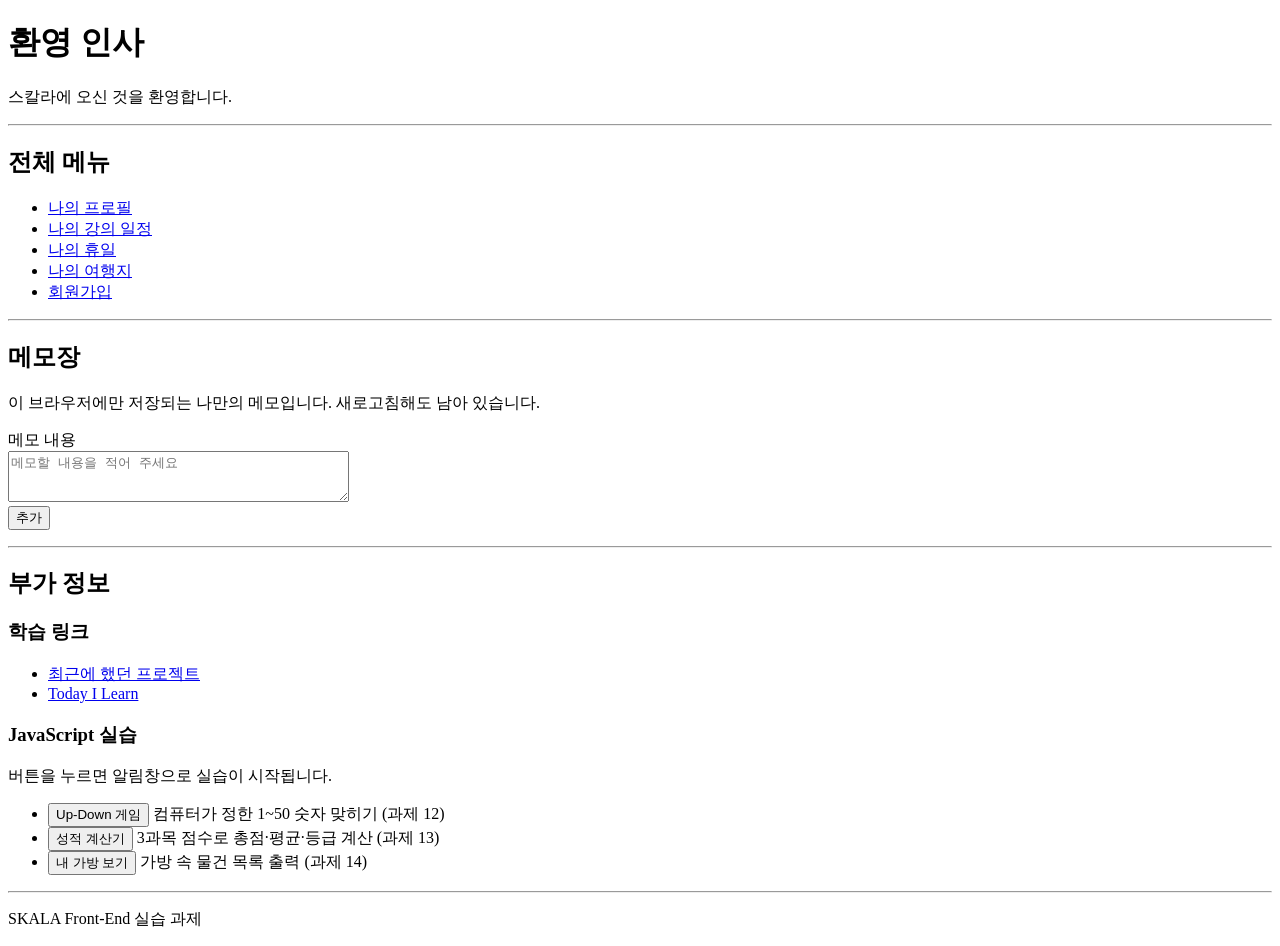
==== html/index.html @ 8580b3a5 "feat: myTrip, index 수정해서 추가" ====
<!-- 이 문서가 HTML5 문서임을 브라우저에게 알려주는 선언문입니다. 항상 첫 줄에 씁니다. -->
<!DOCTYPE html>

<!-- html: 문서 전체를 감싸는 최상위 태그입니다. lang="ko"는 이 문서가 한국어임을 알려줍니다. -->
<html lang="ko">

<!-- head: 화면에 보이지 않는 정보(제목, 인코딩 등)를 담는 영역입니다. -->
<head>
  <!-- meta charset: 글자를 어떤 방식으로 읽을지 정합니다. UTF-8이어야 한글이 깨지지 않습니다. -->
  <meta charset="UTF-8" />

  <!-- meta viewport: 휴대폰에서도 화면 너비에 맞게 보이도록 하는 설정입니다. -->
  <meta name="viewport" content="width=device-width, initial-scale=1.0" />

  <!-- title: 브라우저 탭에 표시되는 문서 제목입니다. (과제 1 요구사항) -->
  <title>Welcome SKALA</title>
</head>

<!-- body: 실제로 화면에 보이는 모든 내용이 들어가는 영역입니다. -->
<body>

  <!-- header: 페이지 맨 위의 머리말 영역입니다. 제목과 소개 문장을 넣습니다. -->
  <header>
    <!-- h1: 문서에서 가장 중요한 제목입니다. 한 페이지에 하나만 쓰는 것이 원칙입니다. (과제 1 요구사항) -->
    <h1>환영 인사</h1>

    <!-- p: 하나의 문단을 나타냅니다. (과제 1 요구사항) -->
    <p>스칼라에 오신 것을 환영합니다.</p>
  </header>

  <!-- hr: 내용이 바뀌는 지점을 가로줄로 구분해 줍니다. -->
  <hr />

  <!-- nav: 다른 페이지로 이동하는 메뉴 링크만 모아두는 영역입니다. (과제 8 요구사항) -->
  <nav>
    <!-- h2: h1 다음가는 중간 제목입니다. 각 영역의 이름표 역할을 합니다. -->
    <h2>전체 메뉴</h2>

    <!-- ul: 순서가 중요하지 않은 목록입니다. 메뉴는 순서가 의미 없으므로 ul을 씁니다. -->
    <ul>
      <!-- li: 목록 안의 항목 하나입니다. -->
      <!-- a: 다른 페이지로 이동하는 링크입니다. href에 이동할 파일 경로를 적습니다. (과제 4 요구사항) -->
      <li><a href="myProfile.html">나의 프로필</a></li>
      <li><a href="myClass.html">나의 강의 일정</a></li>
      <li><a href="myHoliday.html">나의 휴일</a></li>
      <li><a href="myTrip.html">나의 여행지</a></li>
      <li><a href="signUp.html">회원가입</a></li>
    </ul>
  </nav>

  <hr />

  <!-- main: 이 페이지의 핵심 본문입니다. 한 페이지에 하나만 씁니다. (과제 8 요구사항) -->
  <main>

    <!-- section: 메모장 하나로 묶이는 내용 덩어리입니다. -->
    <section>
      <h2>메모장</h2>
      <!-- 서버가 없어서 메모는 이 브라우저 안에만 저장됩니다. -->
      <!-- 다른 기기나 다른 사람에게는 보이지 않으므로 미리 안내해 둡니다. -->
      <p>이 브라우저에만 저장되는 나만의 메모입니다. 새로고침해도 남아 있습니다.</p>

      <!-- form: 입력칸을 하나로 묶는 상자입니다. -->
      <!-- 서버로 보내지 않고 JavaScript가 직접 처리하므로 action을 적지 않았습니다. -->
      <form id="memo-form">
        <!-- label의 for와 textarea의 id를 같은 값으로 맞추면 -->
        <!-- 글자를 눌러도 입력칸에 커서가 들어갑니다. -->
        <label for="memo-text">메모 내용</label>

        <br />

        <!-- required: 비어 있으면 제출되지 않도록 브라우저가 막아줍니다. -->
        <!-- maxlength: 입력할 수 있는 글자 수를 제한합니다. -->
        <textarea id="memo-text" rows="3" cols="40" placeholder="메모할 내용을 적어 주세요" required maxlength="200"></textarea>

        <br />

        <!-- type="submit": 누르면 form의 submit 이벤트가 일어납니다. -->
        <button type="submit">추가</button>
      </form>

      <!-- ul: 메모가 쌓이는 자리입니다. -->
      <!-- 처음에는 비어 있고, memo.js가 내용을 채워 넣습니다. -->
      <ul id="memo-list"></ul>
    </section>

  </main>

  <hr />

  <!-- aside: 본문과 직접 관련은 없지만 도움이 되는 부가 정보(사이드바)입니다. (과제 8 요구사항) -->
  <aside>
    <h2>부가 정보</h2>

    <section>
      <h3>학습 링크</h3>
      <ul>
        <!-- target="_blank": 링크를 새 탭에서 엽니다. -->
        <!-- rel="noopener": 새 탭이 원래 페이지를 건드리지 못하게 막는 보안 설정입니다. -->
        <li><a href="https://github.com/so0126/tripflow-ai" target="_blank" rel="noopener">최근에 했던 프로젝트</a></li>
        <li><a href="https://so0126.github.io/til/" target="_blank" rel="noopener">Today I Learn</a></li>
      </ul>
    </section>

    <!-- section: JavaScript 실습을 실행해 보는 영역입니다. -->
    <!-- 과제 12가 "aside 안의 새로운 section"을 예로 들고 있어 여기에 넣었습니다. -->
    <section>
      <h3>JavaScript 실습</h3>
      <p>버튼을 누르면 알림창으로 실습이 시작됩니다.</p>

      <ul>
        <li>
          <!-- button: 누를 수 있는 버튼입니다. -->
          <!-- type="button": 폼을 제출하지 않는, 그냥 클릭용 버튼이라는 뜻입니다. -->
          <!--   (type을 안 적으면 form 안에서 제출 버튼처럼 동작해 페이지가 새로고침될 수 있습니다.) -->
          <!-- onclick: 버튼을 눌렀을 때 실행할 함수 이름을 적습니다. -->
          <!--   startUpDown은 아래 script로 불러온 upDown.js 안에 만들어 둔 함수입니다. -->
          <button type="button" onclick="startUpDown()">Up-Down 게임</button>
          컴퓨터가 정한 1~50 숫자 맞히기 (과제 12)
        </li>

        <li>
          <button type="button" onclick="calculateGrade()">성적 계산기</button>
          3과목 점수로 총점·평균·등급 계산 (과제 13)
        </li>

        <li>
          <button type="button" onclick="showMyBag()">내 가방 보기</button>
          가방 속 물건 목록 출력 (과제 14)
        </li>
      </ul>
    </section>
  </aside>

  <hr />

  <!-- footer: 페이지 맨 아래의 꼬리말 영역입니다. 작성자나 저작권을 적습니다. -->
  <footer>
    <p>SKALA Front-End 실습 과제</p>
  </footer>

  <!-- script: JavaScript 파일을 불러옵니다. -->
  <!-- body가 끝나기 직전에 두면 위의 form과 ul이 이미 만들어진 뒤에 실행되므로 -->
  <!-- 스크립트가 요소를 찾지 못하는 문제가 생기지 않습니다. -->
  <!-- ../는 "한 폴더 위로 나간다"는 뜻이라 html 폴더에서 나와 script 폴더로 들어갑니다. -->
  <script src="../script/memo.js"></script>

  <!-- 아래 세 파일은 각각 함수 하나씩만 만들어 둘 뿐, 불러오는 것만으로는 아무 일도 일어나지 않습니다. -->
  <!-- 위 aside의 버튼을 눌러야 그 안의 함수가 실행됩니다. -->
  <script src="../script/upDown.js"></script>
  <script src="../script/grade.js"></script>
  <script src="../script/bag.js"></script>

</body>
</html>
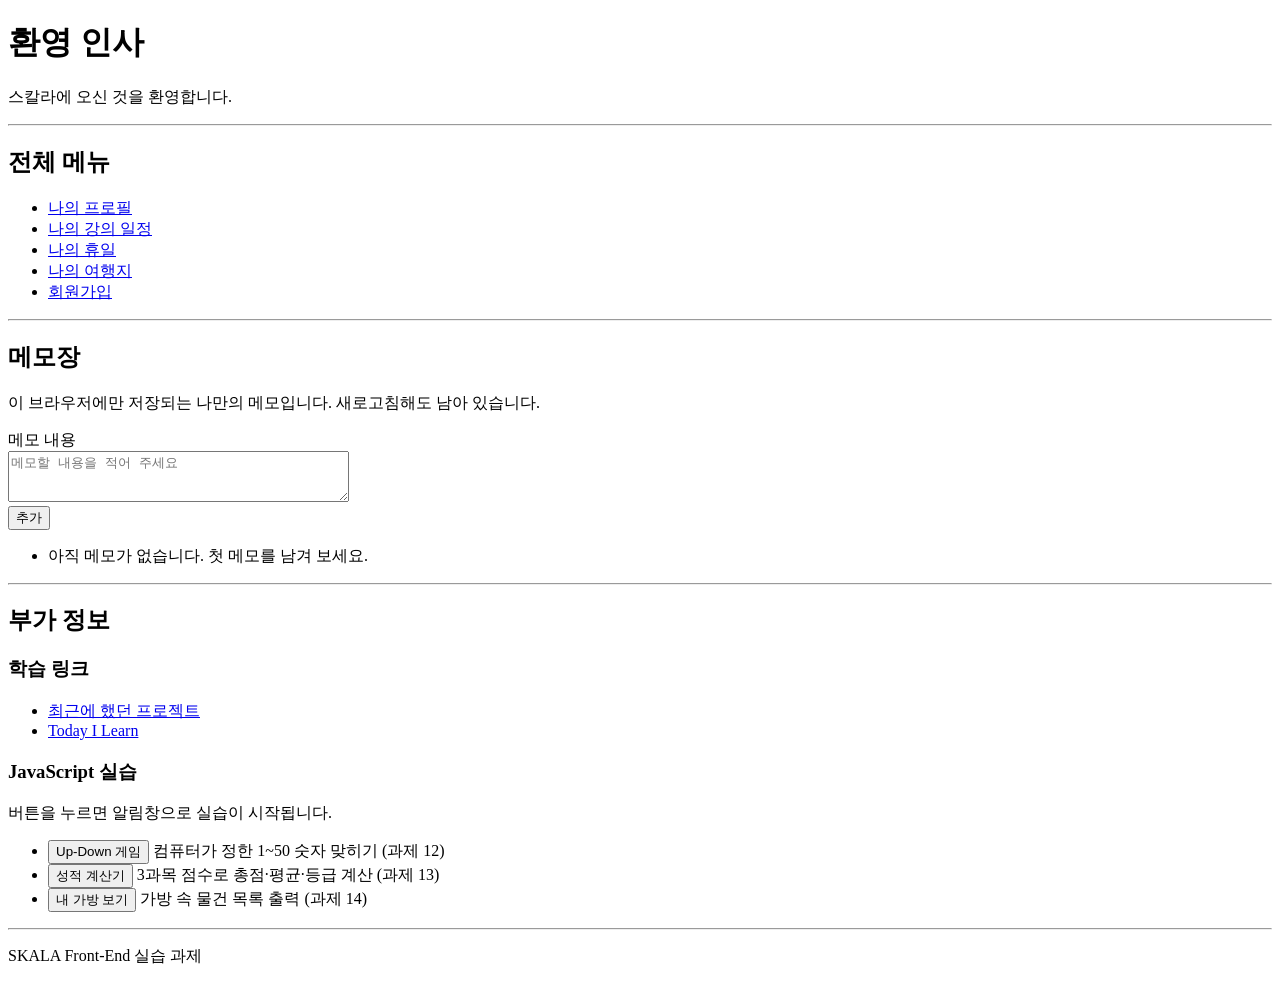
==== commit 65b92f52: "docs: 주석 삭제" ====
--- a/html/index.html
+++ b/html/index.html
@@ -1,45 +1,30 @@
-<!-- 이 문서가 HTML5 문서임을 브라우저에게 알려주는 선언문입니다. 항상 첫 줄에 씁니다. -->
 <!DOCTYPE html>
 
-<!-- html: 문서 전체를 감싸는 최상위 태그입니다. lang="ko"는 이 문서가 한국어임을 알려줍니다. -->
 <html lang="ko">
 
-<!-- head: 화면에 보이지 않는 정보(제목, 인코딩 등)를 담는 영역입니다. -->
 <head>
-  <!-- meta charset: 글자를 어떤 방식으로 읽을지 정합니다. UTF-8이어야 한글이 깨지지 않습니다. -->
   <meta charset="UTF-8" />
 
-  <!-- meta viewport: 휴대폰에서도 화면 너비에 맞게 보이도록 하는 설정입니다. -->
   <meta name="viewport" content="width=device-width, initial-scale=1.0" />
 
-  <!-- title: 브라우저 탭에 표시되는 문서 제목입니다. (과제 1 요구사항) -->
   <title>Welcome SKALA</title>
 </head>
 
-<!-- body: 실제로 화면에 보이는 모든 내용이 들어가는 영역입니다. -->
 <body>
 
-  <!-- header: 페이지 맨 위의 머리말 영역입니다. 제목과 소개 문장을 넣습니다. -->
   <header>
-    <!-- h1: 문서에서 가장 중요한 제목입니다. 한 페이지에 하나만 쓰는 것이 원칙입니다. (과제 1 요구사항) -->
     <h1>환영 인사</h1>
 
-    <!-- p: 하나의 문단을 나타냅니다. (과제 1 요구사항) -->
     <p>스칼라에 오신 것을 환영합니다.</p>
   </header>
 
-  <!-- hr: 내용이 바뀌는 지점을 가로줄로 구분해 줍니다. -->
   <hr />
 
   <!-- nav: 다른 페이지로 이동하는 메뉴 링크만 모아두는 영역입니다. (과제 8 요구사항) -->
   <nav>
-    <!-- h2: h1 다음가는 중간 제목입니다. 각 영역의 이름표 역할을 합니다. -->
     <h2>전체 메뉴</h2>
 
-    <!-- ul: 순서가 중요하지 않은 목록입니다. 메뉴는 순서가 의미 없으므로 ul을 씁니다. -->
     <ul>
-      <!-- li: 목록 안의 항목 하나입니다. -->
-      <!-- a: 다른 페이지로 이동하는 링크입니다. href에 이동할 파일 경로를 적습니다. (과제 4 요구사항) -->
       <li><a href="myProfile.html">나의 프로필</a></li>
       <li><a href="myClass.html">나의 강의 일정</a></li>
       <li><a href="myHoliday.html">나의 휴일</a></li>
@@ -50,37 +35,25 @@
 
   <hr />
 
-  <!-- main: 이 페이지의 핵심 본문입니다. 한 페이지에 하나만 씁니다. (과제 8 요구사항) -->
   <main>
 
     <!-- section: 메모장 하나로 묶이는 내용 덩어리입니다. -->
     <section>
       <h2>메모장</h2>
-      <!-- 서버가 없어서 메모는 이 브라우저 안에만 저장됩니다. -->
-      <!-- 다른 기기나 다른 사람에게는 보이지 않으므로 미리 안내해 둡니다. -->
       <p>이 브라우저에만 저장되는 나만의 메모입니다. 새로고침해도 남아 있습니다.</p>
 
-      <!-- form: 입력칸을 하나로 묶는 상자입니다. -->
-      <!-- 서버로 보내지 않고 JavaScript가 직접 처리하므로 action을 적지 않았습니다. -->
       <form id="memo-form">
-        <!-- label의 for와 textarea의 id를 같은 값으로 맞추면 -->
-        <!-- 글자를 눌러도 입력칸에 커서가 들어갑니다. -->
         <label for="memo-text">메모 내용</label>
 
         <br />
 
-        <!-- required: 비어 있으면 제출되지 않도록 브라우저가 막아줍니다. -->
-        <!-- maxlength: 입력할 수 있는 글자 수를 제한합니다. -->
         <textarea id="memo-text" rows="3" cols="40" placeholder="메모할 내용을 적어 주세요" required maxlength="200"></textarea>
 
         <br />
 
-        <!-- type="submit": 누르면 form의 submit 이벤트가 일어납니다. -->
         <button type="submit">추가</button>
       </form>
 
-      <!-- ul: 메모가 쌓이는 자리입니다. -->
-      <!-- 처음에는 비어 있고, memo.js가 내용을 채워 넣습니다. -->
       <ul id="memo-list"></ul>
     </section>
 
@@ -88,33 +61,24 @@
 
   <hr />
 
-  <!-- aside: 본문과 직접 관련은 없지만 도움이 되는 부가 정보(사이드바)입니다. (과제 8 요구사항) -->
   <aside>
     <h2>부가 정보</h2>
 
     <section>
       <h3>학습 링크</h3>
       <ul>
-        <!-- target="_blank": 링크를 새 탭에서 엽니다. -->
         <!-- rel="noopener": 새 탭이 원래 페이지를 건드리지 못하게 막는 보안 설정입니다. -->
         <li><a href="https://github.com/so0126/tripflow-ai" target="_blank" rel="noopener">최근에 했던 프로젝트</a></li>
         <li><a href="https://so0126.github.io/til/" target="_blank" rel="noopener">Today I Learn</a></li>
       </ul>
     </section>
 
-    <!-- section: JavaScript 실습을 실행해 보는 영역입니다. -->
-    <!-- 과제 12가 "aside 안의 새로운 section"을 예로 들고 있어 여기에 넣었습니다. -->
     <section>
       <h3>JavaScript 실습</h3>
       <p>버튼을 누르면 알림창으로 실습이 시작됩니다.</p>
 
       <ul>
         <li>
-          <!-- button: 누를 수 있는 버튼입니다. -->
-          <!-- type="button": 폼을 제출하지 않는, 그냥 클릭용 버튼이라는 뜻입니다. -->
-          <!--   (type을 안 적으면 form 안에서 제출 버튼처럼 동작해 페이지가 새로고침될 수 있습니다.) -->
-          <!-- onclick: 버튼을 눌렀을 때 실행할 함수 이름을 적습니다. -->
-          <!--   startUpDown은 아래 script로 불러온 upDown.js 안에 만들어 둔 함수입니다. -->
           <button type="button" onclick="startUpDown()">Up-Down 게임</button>
           컴퓨터가 정한 1~50 숫자 맞히기 (과제 12)
         </li>
@@ -134,19 +98,12 @@
 
   <hr />
 
-  <!-- footer: 페이지 맨 아래의 꼬리말 영역입니다. 작성자나 저작권을 적습니다. -->
   <footer>
     <p>SKALA Front-End 실습 과제</p>
   </footer>
 
-  <!-- script: JavaScript 파일을 불러옵니다. -->
-  <!-- body가 끝나기 직전에 두면 위의 form과 ul이 이미 만들어진 뒤에 실행되므로 -->
-  <!-- 스크립트가 요소를 찾지 못하는 문제가 생기지 않습니다. -->
-  <!-- ../는 "한 폴더 위로 나간다"는 뜻이라 html 폴더에서 나와 script 폴더로 들어갑니다. -->
   <script src="../script/memo.js"></script>
 
-  <!-- 아래 세 파일은 각각 함수 하나씩만 만들어 둘 뿐, 불러오는 것만으로는 아무 일도 일어나지 않습니다. -->
-  <!-- 위 aside의 버튼을 눌러야 그 안의 함수가 실행됩니다. -->
   <script src="../script/upDown.js"></script>
   <script src="../script/grade.js"></script>
   <script src="../script/bag.js"></script>
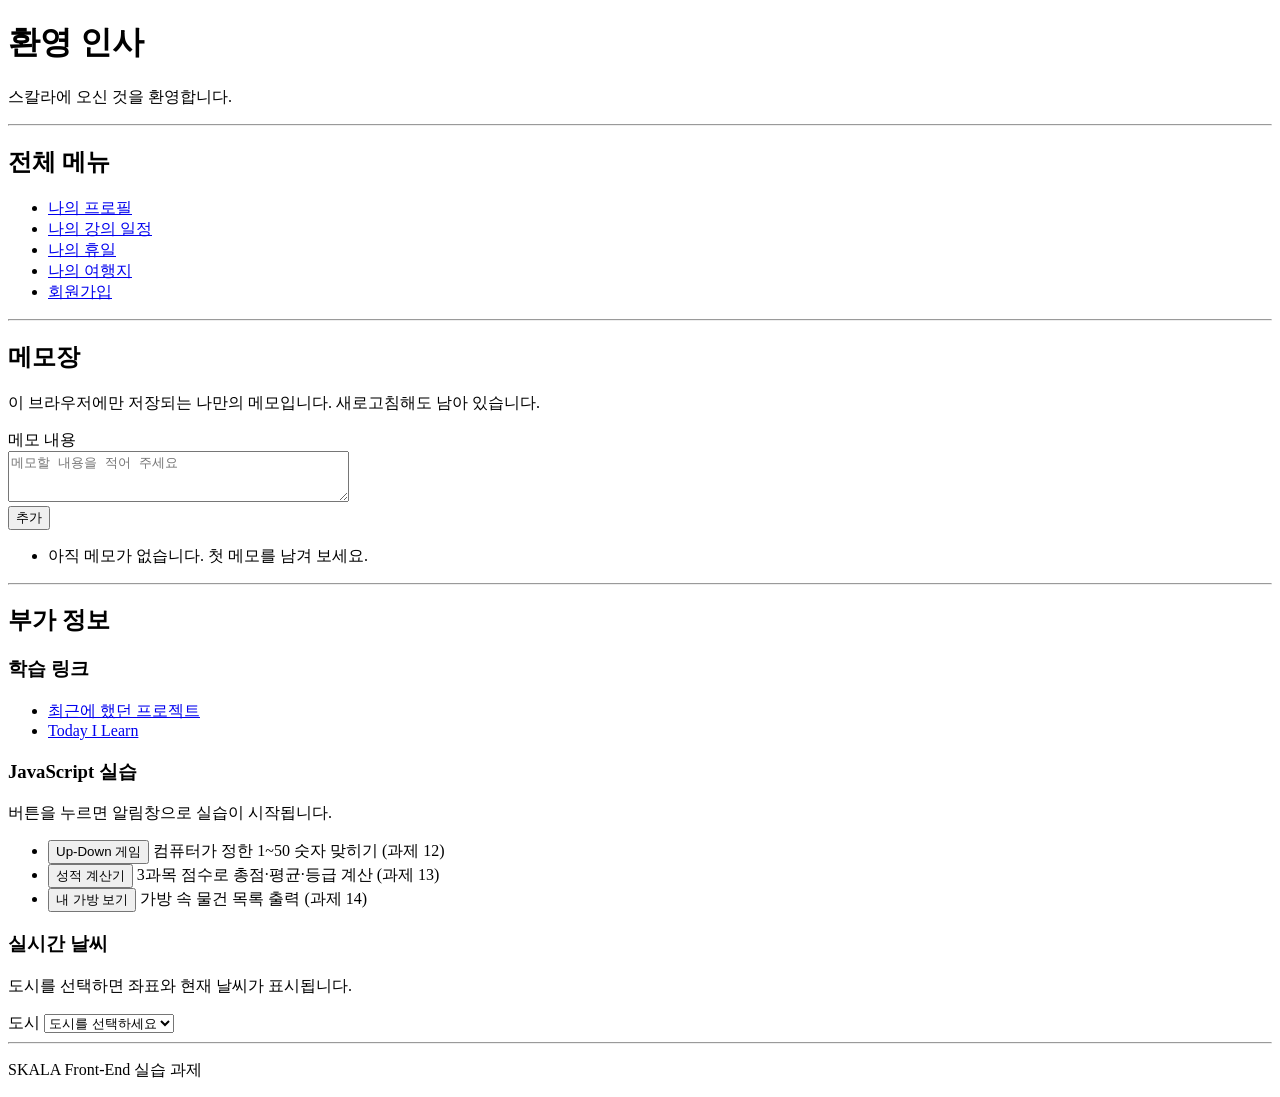
==== commit 49fb7c20: "fix: 깨진 html 수정" ====
--- a/html/index.html
+++ b/html/index.html
@@ -8,105 +8,135 @@
   <meta name="viewport" content="width=device-width, initial-scale=1.0" />
 
   <title>Welcome SKALA</title>
+
+  <!-- link: 외부 CSS 파일을 이 문서에 연결합니다. (과제 9 요구사항) -->
+  <link rel="stylesheet" href="../css/style.css" />
 </head>
 
 <body>
+  <!-- div class="container": 모든 콘텐츠를 감싸는 상자입니다. (과제 10 요구사항) -->
+  <!-- CSS에서 max-width와 margin: 0 auto로 화면 가운데에 오도록 했습니다. -->
+  <div class="container">
 
-  <header>
-    <h1>환영 인사</h1>
+    <header>
+      <h1>환영 인사</h1>
 
-    <p>스칼라에 오신 것을 환영합니다.</p>
-  </header>
+      <p>스칼라에 오신 것을 환영합니다.</p>
+    </header>
 
-  <hr />
+    <hr />
 
-  <!-- nav: 다른 페이지로 이동하는 메뉴 링크만 모아두는 영역입니다. (과제 8 요구사항) -->
-  <nav>
-    <h2>전체 메뉴</h2>
-
-    <ul>
-      <li><a href="myProfile.html">나의 프로필</a></li>
-      <li><a href="myClass.html">나의 강의 일정</a></li>
-      <li><a href="myHoliday.html">나의 휴일</a></li>
-      <li><a href="myTrip.html">나의 여행지</a></li>
-      <li><a href="signUp.html">회원가입</a></li>
-    </ul>
-  </nav>
-
-  <hr />
-
-  <main>
-
-    <!-- section: 메모장 하나로 묶이는 내용 덩어리입니다. -->
-    <section>
-      <h2>메모장</h2>
-      <p>이 브라우저에만 저장되는 나만의 메모입니다. 새로고침해도 남아 있습니다.</p>
-
-      <form id="memo-form">
-        <label for="memo-text">메모 내용</label>
-
-        <br />
-
-        <textarea id="memo-text" rows="3" cols="40" placeholder="메모할 내용을 적어 주세요" required maxlength="200"></textarea>
-
-        <br />
-
-        <button type="submit">추가</button>
-      </form>
-
-      <ul id="memo-list"></ul>
-    </section>
-
-  </main>
-
-  <hr />
-
-  <aside>
-    <h2>부가 정보</h2>
-
-    <section>
-      <h3>학습 링크</h3>
-      <ul>
-        <!-- rel="noopener": 새 탭이 원래 페이지를 건드리지 못하게 막는 보안 설정입니다. -->
-        <li><a href="https://github.com/so0126/tripflow-ai" target="_blank" rel="noopener">최근에 했던 프로젝트</a></li>
-        <li><a href="https://so0126.github.io/til/" target="_blank" rel="noopener">Today I Learn</a></li>
-      </ul>
-    </section>
-
-    <section>
-      <h3>JavaScript 실습</h3>
-      <p>버튼을 누르면 알림창으로 실습이 시작됩니다.</p>
+    <!-- nav: 다른 페이지로 이동하는 메뉴 링크만 모아두는 영역입니다. (과제 8 요구사항) -->
+    <nav>
+      <h2>전체 메뉴</h2>
 
       <ul>
-        <li>
-          <button type="button" onclick="startUpDown()">Up-Down 게임</button>
-          컴퓨터가 정한 1~50 숫자 맞히기 (과제 12)
-        </li>
+        <li><a href="myProfile.html">나의 프로필</a></li>
+        <li><a href="myClass.html">나의 강의 일정</a></li>
+        <li><a href="myHoliday.html">나의 휴일</a></li>
+        <li><a href="myTrip.html">나의 여행지</a></li>
+        <li><a href="signUp.html">회원가입</a></li>
+      </ul>
+    </nav>
 
-        <li>
-          <button type="button" onclick="calculateGrade()">성적 계산기</button>
-          3과목 점수로 총점·평균·등급 계산 (과제 13)
-        </li>
+    <hr />
 
-        <li>
-          <button type="button" onclick="showMyBag()">내 가방 보기</button>
-          가방 속 물건 목록 출력 (과제 14)
-        </li>
-      </ul>
-    </section>
-  </aside>
+    <main>
 
-  <hr />
+      <!-- section: 메모장 하나로 묶이는 내용 덩어리입니다. -->
+      <section>
+        <h2>메모장</h2>
+        <p>이 브라우저에만 저장되는 나만의 메모입니다. 새로고침해도 남아 있습니다.</p>
 
-  <footer>
-    <p>SKALA Front-End 실습 과제</p>
-  </footer>
+        <form id="memo-form">
+          <label for="memo-text">메모 내용</label>
 
-  <script src="../script/memo.js"></script>
+          <br />
 
-  <script src="../script/upDown.js"></script>
-  <script src="../script/grade.js"></script>
-  <script src="../script/bag.js"></script>
+          <textarea id="memo-text" rows="3" cols="40" placeholder="메모할 내용을 적어 주세요" required maxlength="200"></textarea>
+
+          <br />
+
+          <button type="submit">추가</button>
+        </form>
+
+        <ul id="memo-list"></ul>
+      </section>
+
+    </main>
+
+    <hr />
+
+    <aside>
+      <h2>부가 정보</h2>
+
+      <section>
+        <h3>학습 링크</h3>
+        <ul>
+          <!-- rel="noopener": 새 탭이 원래 페이지를 건드리지 못하게 막는 보안 설정입니다. -->
+          <li><a href="https://github.com/so0126/tripflow-ai" target="_blank" rel="noopener">최근에 했던 프로젝트</a></li>
+          <li><a href="https://so0126.github.io/til/" target="_blank" rel="noopener">Today I Learn</a></li>
+        </ul>
+      </section>
+
+      <section>
+        <h3>JavaScript 실습</h3>
+        <p>버튼을 누르면 알림창으로 실습이 시작됩니다.</p>
+
+        <ul>
+          <li>
+            <button type="button" onclick="startUpDown()">Up-Down 게임</button>
+            컴퓨터가 정한 1~50 숫자 맞히기 (과제 12)
+          </li>
+
+          <li>
+            <button type="button" onclick="calculateGrade()">성적 계산기</button>
+            3과목 점수로 총점·평균·등급 계산 (과제 13)
+          </li>
+
+          <li>
+            <button type="button" onclick="showMyBag()">내 가방 보기</button>
+            가방 속 물건 목록 출력 (과제 14)
+          </li>
+        </ul>
+      </section>
+
+      <section>
+        <h3>실시간 날씨</h3>
+        <p>도시를 선택하면 좌표와 현재 날씨가 표시됩니다.</p>
+
+        <label for="city-select">도시</label>
+        <select id="city-select">
+          <option value="">도시를 선택하세요</option>
+          <option data-lat="37.5665" data-lon="126.9780">서울</option>
+          <option data-lat="37.4563" data-lon="126.7052">인천</option>
+          <option data-lat="36.3504" data-lon="127.3845">대전</option>
+          <option data-lat="35.8714" data-lon="128.6014">대구</option>
+          <option data-lat="35.1595" data-lon="126.8526">광주</option>
+          <option data-lat="35.1796" data-lon="129.0756">부산</option>
+          <option data-lat="37.7519" data-lon="128.8761">강릉</option>
+          <option data-lat="33.4996" data-lon="126.5312">제주</option>
+        </select>
+
+        <div id="weather-box"></div>
+      </section>
+    </aside>
+
+    <hr />
+
+    <footer>
+      <p>SKALA Front-End 실습 과제</p>
+    </footer>
+
+    <script src="../script/memo.js"></script>
+
+    <script src="../script/upDown.js"></script>
+    <script src="../script/grade.js"></script>
+    <script src="../script/bag.js"></script>
+
+    <script type="module" src="../script/realtimeInfo.js"></script>
+
+  </div>
 
 </body>
 </html>
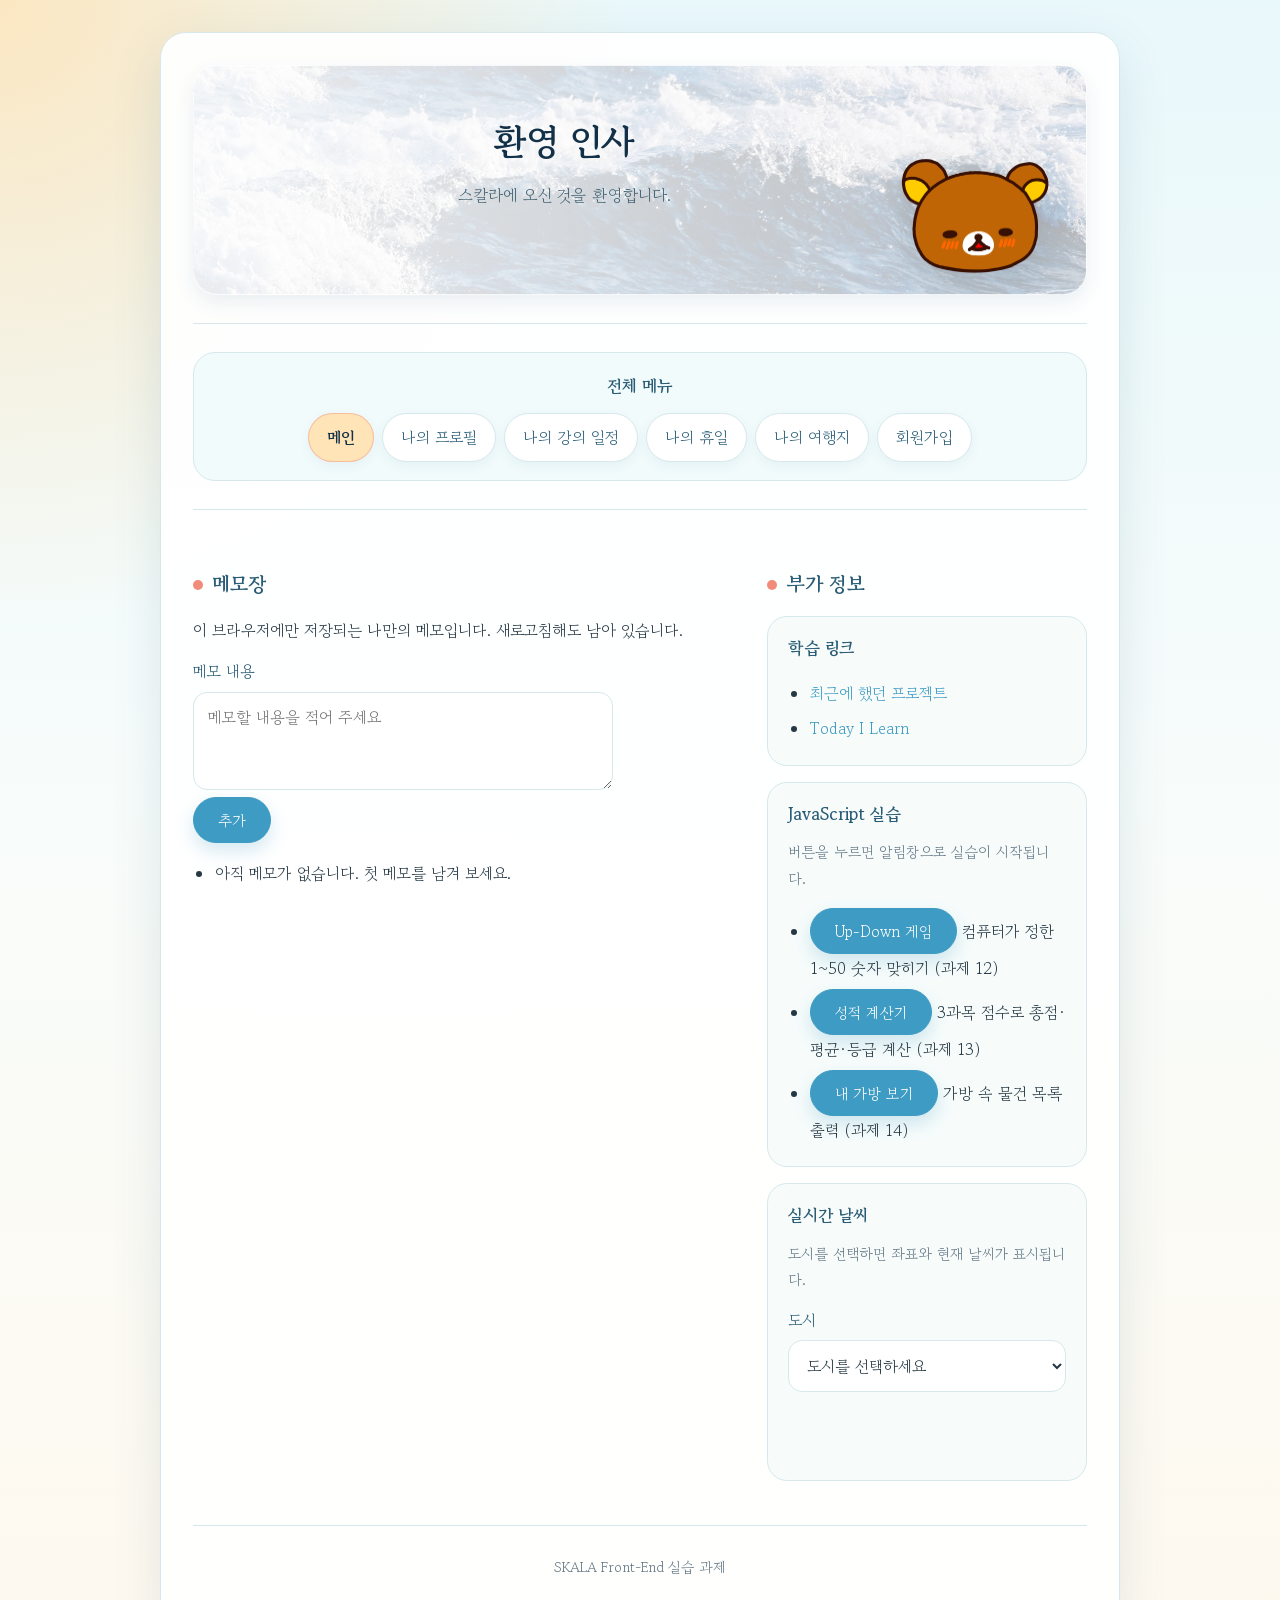
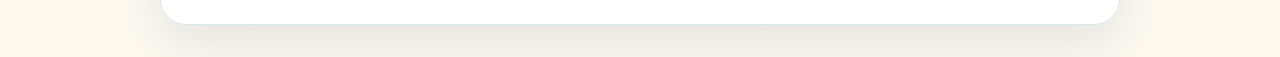
==== commit 5ce877c2: "feat: nav.js 추가해 모든 페이지에서 nav 보이도록 수정" ====
--- a/html/index.html
+++ b/html/index.html
@@ -18,7 +18,12 @@
   <!-- CSS에서 max-width와 margin: 0 auto로 화면 가운데에 오도록 했습니다. -->
   <div class="container">
 
-    <header>
+    <header class="home-header">
+      <img
+        class="header-character"
+        src="../assets/images/character.png"
+        alt=""
+      />
       <h1>환영 인사</h1>
 
       <p>스칼라에 오신 것을 환영합니다.</p>
@@ -26,22 +31,12 @@
 
     <hr />
 
-    <!-- nav: 다른 페이지로 이동하는 메뉴 링크만 모아두는 영역입니다. (과제 8 요구사항) -->
-    <nav>
-      <h2>전체 메뉴</h2>
-
-      <ul>
-        <li><a href="myProfile.html">나의 프로필</a></li>
-        <li><a href="myClass.html">나의 강의 일정</a></li>
-        <li><a href="myHoliday.html">나의 휴일</a></li>
-        <li><a href="myTrip.html">나의 여행지</a></li>
-        <li><a href="signUp.html">회원가입</a></li>
-      </ul>
-    </nav>
+    <div id="site-nav"></div>
 
     <hr />
 
-    <main>
+    <div class="content-layout">
+      <main>
 
       <!-- section: 메모장 하나로 묶이는 내용 덩어리입니다. -->
       <section>
@@ -63,70 +58,71 @@
         <ul id="memo-list"></ul>
       </section>
 
-    </main>
+      </main>
 
-    <hr />
+      <aside>
+        <h2>부가 정보</h2>
 
-    <aside>
-      <h2>부가 정보</h2>
+        <section>
+          <h3>학습 링크</h3>
+          <ul>
+            <!-- rel="noopener": 새 탭이 원래 페이지를 건드리지 못하게 막는 보안 설정입니다. -->
+            <li><a href="https://github.com/so0126/tripflow-ai" target="_blank" rel="noopener">최근에 했던 프로젝트</a></li>
+            <li><a href="https://so0126.github.io/til/" target="_blank" rel="noopener">Today I Learn</a></li>
+          </ul>
+        </section>
 
-      <section>
-        <h3>학습 링크</h3>
-        <ul>
-          <!-- rel="noopener": 새 탭이 원래 페이지를 건드리지 못하게 막는 보안 설정입니다. -->
-          <li><a href="https://github.com/so0126/tripflow-ai" target="_blank" rel="noopener">최근에 했던 프로젝트</a></li>
-          <li><a href="https://so0126.github.io/til/" target="_blank" rel="noopener">Today I Learn</a></li>
-        </ul>
-      </section>
+        <section>
+          <h3>JavaScript 실습</h3>
+          <p>버튼을 누르면 알림창으로 실습이 시작됩니다.</p>
 
-      <section>
-        <h3>JavaScript 실습</h3>
-        <p>버튼을 누르면 알림창으로 실습이 시작됩니다.</p>
+          <ul>
+            <li>
+              <button type="button" onclick="startUpDown()">Up-Down 게임</button>
+              컴퓨터가 정한 1~50 숫자 맞히기 (과제 12)
+            </li>
 
-        <ul>
-          <li>
-            <button type="button" onclick="startUpDown()">Up-Down 게임</button>
-            컴퓨터가 정한 1~50 숫자 맞히기 (과제 12)
-          </li>
+            <li>
+              <button type="button" onclick="calculateGrade()">성적 계산기</button>
+              3과목 점수로 총점·평균·등급 계산 (과제 13)
+            </li>
 
-          <li>
-            <button type="button" onclick="calculateGrade()">성적 계산기</button>
-            3과목 점수로 총점·평균·등급 계산 (과제 13)
-          </li>
+            <li>
+              <button type="button" onclick="showMyBag()">내 가방 보기</button>
+              가방 속 물건 목록 출력 (과제 14)
+            </li>
+          </ul>
+        </section>
 
-          <li>
-            <button type="button" onclick="showMyBag()">내 가방 보기</button>
-            가방 속 물건 목록 출력 (과제 14)
-          </li>
-        </ul>
-      </section>
+        <section>
+          <h3>실시간 날씨</h3>
+          <p>도시를 선택하면 좌표와 현재 날씨가 표시됩니다.</p>
 
-      <section>
-        <h3>실시간 날씨</h3>
-        <p>도시를 선택하면 좌표와 현재 날씨가 표시됩니다.</p>
+          <label for="city-select">도시</label>
+          <select id="city-select">
+            <option value="">도시를 선택하세요</option>
+            <option data-lat="37.5665" data-lon="126.9780">서울</option>
+            <option data-lat="37.4563" data-lon="126.7052">인천</option>
+            <option data-lat="36.3504" data-lon="127.3845">대전</option>
+            <option data-lat="35.8714" data-lon="128.6014">대구</option>
+            <option data-lat="35.1595" data-lon="126.8526">광주</option>
+            <option data-lat="35.1796" data-lon="129.0756">부산</option>
+            <option data-lat="37.7519" data-lon="128.8761">강릉</option>
+            <option data-lat="33.4996" data-lon="126.5312">제주</option>
+          </select>
 
-        <label for="city-select">도시</label>
-        <select id="city-select">
-          <option value="">도시를 선택하세요</option>
-          <option data-lat="37.5665" data-lon="126.9780">서울</option>
-          <option data-lat="37.4563" data-lon="126.7052">인천</option>
-          <option data-lat="36.3504" data-lon="127.3845">대전</option>
-          <option data-lat="35.8714" data-lon="128.6014">대구</option>
-          <option data-lat="35.1595" data-lon="126.8526">광주</option>
-          <option data-lat="35.1796" data-lon="129.0756">부산</option>
-          <option data-lat="37.7519" data-lon="128.8761">강릉</option>
-          <option data-lat="33.4996" data-lon="126.5312">제주</option>
-        </select>
-
-        <div id="weather-box"></div>
-      </section>
-    </aside>
+          <div id="weather-box"></div>
+        </section>
+      </aside>
+    </div>
 
     <hr />
 
     <footer>
       <p>SKALA Front-End 실습 과제</p>
     </footer>
+
+    <script src="../script/nav.js"></script>
 
     <script src="../script/memo.js"></script>
 
--- a/css/style.css
+++ b/css/style.css
@@ -0,0 +1,648 @@
+@import url('https://fonts.googleapis.com/css2?family=Gowun+Batang&family=Noto+Serif+KR:wght@400;700..900&display=swap');
+
+/* ===== Design Tokens ===== */
+:root {
+  --deep-navy: #123047;
+  --navy-blue: #2A5C76;
+  --primary-blue: #3E9BC3;
+  --light-blue: #DDF3F8;
+  --warm: #FFE4B8;
+  --coral: #F28C7A;
+  --bg: #F7FCFB;
+  --white: #FFFFFF;
+  --text: #263844;
+  --sub-text: #657987;
+  --border: #D6E8EC;
+
+  --radius: 16px;
+  --radius-lg: 26px;
+  --shadow: 0 8px 20px rgba(42, 92, 118, 0.09);
+  --shadow-card: 0 18px 50px rgba(42, 92, 118, 0.13);
+}
+
+* {
+  box-sizing: border-box;
+}
+
+/* ===== Base ===== */
+body {
+  font-family: "Gowun Batang", serif;
+  font-size: 16px;
+  line-height: 1.8;
+  color: var(--text);
+  background:
+    radial-gradient(circle at top left, rgba(255, 228, 184, 0.85), transparent 30%),
+    linear-gradient(180deg, #E9F8FB 0%, var(--bg) 46%, #FFF9EF 100%);
+  margin: 0;
+  padding: 32px 16px;
+}
+
+/* ===== Layout ===== */
+.container {
+  max-width: 960px;
+  margin: 0 auto;
+  background-color: rgba(255, 255, 255, 0.94);
+  border: 1px solid var(--border);
+  border-radius: var(--radius-lg);
+  box-shadow: var(--shadow-card);
+  padding: 32px;
+}
+
+header {
+  position: relative;
+  min-height: 190px;
+  overflow: hidden;
+  text-align: center;
+  background:
+    linear-gradient(90deg, rgba(255, 255, 255, 0.92), rgba(255, 255, 255, 0.7)),
+    url("../assets/images/ocean-header.jpg") center 56% / cover;
+  border: 1px solid rgba(255, 255, 255, 0.78);
+  border-radius: 24px;
+  box-shadow: var(--shadow);
+  padding: 42px 28px;
+}
+
+header p {
+  position: relative;
+  color: #456574;
+  font-size: 1.04rem;
+  margin: 0;
+}
+
+header h1 {
+  animation: fade-in-up 0.7s ease-out both;
+}
+
+hr {
+  border: none;
+  border-top: 1px solid var(--border);
+  margin: 28px 0;
+}
+
+footer {
+  text-align: center;
+  color: var(--sub-text);
+  font-size: 0.9rem;
+}
+
+/* ===== Typography ===== */
+h1 {
+  font-family: "Gowun Batang", "Noto Serif KR", serif;
+  position: relative;
+  font-size: 2.25rem;
+  font-weight: 700;
+  letter-spacing: 0;
+  color: var(--deep-navy);
+  margin: 0 0 8px;
+  text-shadow: 0 2px 12px rgba(255, 255, 255, 0.9);
+}
+
+h2 {
+  font-size: 1.25rem;
+  font-weight: 700;
+  color: var(--navy-blue);
+  border-left: 0;
+  padding: 0;
+  margin: 28px 0 14px;
+}
+
+h2::before {
+  content: "";
+  display: inline-block;
+  width: 10px;
+  height: 10px;
+  margin-right: 9px;
+  background-color: var(--coral);
+  border-radius: 999px;
+  vertical-align: 0.08em;
+}
+
+h3 {
+  font-size: 1.05rem;
+  font-weight: 700;
+  color: var(--navy-blue);
+  margin: 20px 0 10px;
+}
+
+p {
+  margin: 0 0 12px;
+}
+
+strong {
+  color: var(--navy-blue);
+}
+
+code {
+  font-size: 0.9em;
+  background-color: var(--light-blue);
+  color: var(--navy-blue);
+  border-radius: 4px;
+  padding: 2px 6px;
+}
+
+blockquote {
+  margin: 0;
+  padding: 12px 16px;
+  background-color: #F3FBFC;
+  border-left: 4px solid var(--warm);
+  border-radius: 0 var(--radius) var(--radius) 0;
+  color: var(--sub-text);
+}
+
+mark {
+  background-color: var(--light-blue);
+  color: var(--navy-blue);
+  border-radius: 3px;
+  padding: 0 4px;
+}
+
+small {
+  color: var(--sub-text);
+}
+
+/* ===== Links ===== */
+a {
+  color: var(--primary-blue);
+  text-decoration: none;
+  font-weight: 500;
+}
+
+a:hover {
+  text-decoration: underline;
+}
+
+/* ===== Nav ===== */
+nav {
+  background-color: #F1FBFC;
+  border: 1px solid var(--border);
+  border-radius: 22px;
+  padding: 18px 20px;
+  text-align: center;
+}
+
+nav h2 {
+  border-left: none;
+  padding: 0;
+  margin: 0 0 12px;
+  font-size: 1.05rem;
+}
+
+nav h2::before {
+  display: none;
+}
+
+nav ul {
+  list-style: none;
+  margin: 0;
+  padding: 0;
+  display: flex;
+  flex-wrap: wrap;
+  justify-content: center;
+  gap: 8px;
+}
+
+nav a,
+nav span[aria-current="page"] {
+  display: inline-block;
+  padding: 9px 18px;
+  background-color: var(--white);
+  border: 1px solid var(--border);
+  border-radius: 999px;
+  color: var(--navy-blue);
+  box-shadow: 0 4px 12px rgba(42, 92, 118, 0.06);
+  transition: transform 0.15s ease, background-color 0.15s ease, color 0.15s ease;
+}
+
+nav span[aria-current="page"] {
+  background-color: var(--warm);
+  border-color: rgba(242, 140, 122, 0.45);
+  color: var(--deep-navy);
+  font-weight: 700;
+}
+
+nav a:hover {
+  background-color: var(--primary-blue);
+  border-color: var(--primary-blue);
+  color: var(--white);
+  text-decoration: none;
+  transform: translateY(-2px);
+}
+
+/* ===== Lists ===== */
+main ul,
+main ol,
+aside ul {
+  padding-left: 22px;
+}
+
+main li,
+aside li {
+  margin-bottom: 6px;
+}
+
+dl {
+  margin: 0;
+}
+
+dt {
+  font-weight: 700;
+  color: var(--navy-blue);
+  margin-top: 12px;
+}
+
+dd {
+  margin: 0 0 0 16px;
+  color: var(--sub-text);
+}
+
+/* ===== Tables ===== */
+table {
+  border-collapse: collapse;
+  width: 100%;
+  margin: 0 auto 8px;
+  font-size: 0.92rem;
+}
+
+caption {
+  font-weight: 700;
+  color: var(--navy-blue);
+  padding-bottom: 10px;
+}
+
+thead th {
+  background-color: var(--navy-blue);
+  color: var(--white);
+  font-weight: 500;
+  padding: 12px 8px;
+  border: 1px solid var(--navy-blue);
+}
+
+tbody th {
+  background-color: var(--light-blue);
+  color: var(--navy-blue);
+  font-weight: 500;
+  white-space: nowrap;
+  padding: 10px 8px;
+  border: 1px solid var(--border);
+}
+
+td {
+  text-align: center;
+  vertical-align: middle;
+  padding: 10px 8px;
+  border: 1px solid var(--border);
+}
+
+/* ===== Timetable cells ===== */
+.subject-math,
+.subject-chem,
+.subject-eng {
+  color: var(--white);
+  font-weight: 500;
+}
+
+.subject-chapel,
+.subject-phys,
+.subject-culture {
+  color: var(--text);
+  font-weight: 500;
+}
+
+.subject-math {
+  background-color: #2A5C76;
+}
+
+.subject-chem {
+  background-color: #3E9BC3;
+}
+
+.subject-eng {
+  background-color: #4F86A1;
+}
+
+.subject-chapel {
+  background-color: #FFE4B8;
+}
+
+.subject-phys {
+  background-color: #BDE7EE;
+}
+
+.subject-culture {
+  background-color: #FFD4C9;
+}
+
+.empty {
+  background-color: #F1F5F9;
+  color: #475569;
+}
+
+.lunch {
+  background-color: #E2E8F0;
+  color: #475569;
+  font-weight: 500;
+}
+
+.swatch {
+  width: 64px;
+}
+
+/* ===== Trip cards ===== */
+.trip-grid {
+  display: grid;
+  grid-template-columns: repeat(3, minmax(0, 1fr));
+  gap: 18px;
+}
+
+.trip-grid > hr {
+  display: none;
+}
+
+.trip-card {
+  background-color: #FFFFFF;
+  border: 1px solid var(--border);
+  border-left: 0;
+  border-radius: 22px;
+  box-shadow: var(--shadow);
+  padding: 20px 24px;
+  margin-bottom: 0;
+  transition: transform 0.18s ease, box-shadow 0.18s ease;
+}
+
+.trip-card:hover {
+  box-shadow: 0 16px 34px rgba(42, 92, 118, 0.16);
+  transform: translateY(-5px);
+}
+
+.trip-card h2 {
+  margin-top: 0;
+  border-left: none;
+  padding-left: 0;
+}
+
+figure {
+  margin: 0 0 12px;
+}
+
+figcaption {
+  color: var(--sub-text);
+  font-size: 0.9rem;
+  margin-top: 8px;
+}
+
+img,
+video {
+  max-width: 100%;
+  height: auto;
+  border-radius: var(--radius);
+  display: block;
+}
+
+audio {
+  width: 100%;
+  margin-top: 8px;
+}
+
+/* ===== Forms ===== */
+fieldset {
+  border: 1px solid var(--border);
+  border-radius: var(--radius);
+  padding: 20px 24px;
+  margin: 0 0 20px;
+}
+
+legend {
+  font-weight: 700;
+  color: var(--navy-blue);
+  background-color: var(--light-blue);
+  border-radius: 999px;
+  padding: 4px 16px;
+}
+
+label {
+  font-weight: 500;
+  color: var(--navy-blue);
+}
+
+input[type="text"],
+input[type="password"],
+input[type="email"],
+input[type="date"],
+select,
+textarea {
+  width: 100%;
+  max-width: 420px;
+  font-family: inherit;
+  font-size: 1rem;
+  color: var(--text);
+  background-color: var(--white);
+  border: 1px solid var(--border);
+  border-radius: 14px;
+  padding: 12px 14px;
+  margin-top: 6px;
+  transition: border-color 0.15s ease, box-shadow 0.15s ease;
+}
+
+textarea {
+  resize: vertical;
+}
+
+input[type="text"]:focus,
+input[type="password"]:focus,
+input[type="email"]:focus,
+input[type="date"]:focus,
+select:focus,
+textarea:focus {
+  outline: none;
+  border-color: var(--primary-blue);
+  box-shadow: 0 0 0 3px rgba(62, 155, 195, 0.16);
+}
+
+input[type="radio"],
+input[type="checkbox"] {
+  width: 16px;
+  height: 16px;
+  accent-color: var(--primary-blue);
+  vertical-align: middle;
+  margin: 0 4px 0 12px;
+}
+
+/* ===== Buttons ===== */
+button {
+  font-family: inherit;
+  font-size: 0.95rem;
+  font-weight: 500;
+  color: var(--white);
+  background-color: var(--primary-blue);
+  border: 1px solid var(--primary-blue);
+  border-radius: 999px;
+  padding: 11px 24px;
+  cursor: pointer;
+  box-shadow: 0 8px 18px rgba(62, 155, 195, 0.22);
+  transition: transform 0.15s ease, background-color 0.15s ease, border-color 0.15s ease;
+}
+
+button:hover {
+  background-color: var(--navy-blue);
+  border-color: var(--navy-blue);
+  transform: translateY(-1px);
+}
+
+button[type="reset"] {
+  color: var(--navy-blue);
+  background-color: var(--white);
+  border-color: var(--border);
+}
+
+button[type="reset"]:hover {
+  background-color: var(--bg);
+  border-color: var(--navy-blue);
+}
+
+/* ===== Aside ===== */
+aside section {
+  background-color: #F7FCFB;
+  border: 1px solid var(--border);
+  border-radius: 20px;
+  padding: 16px 20px;
+  margin-bottom: 16px;
+}
+
+.home-header {
+  min-height: 230px;
+  padding-right: 180px;
+}
+
+.header-character {
+  position: absolute;
+  right: 36px;
+  bottom: 18px;
+  width: min(150px, 28vw);
+  filter: drop-shadow(0 12px 20px rgba(38, 56, 68, 0.18));
+}
+
+aside h3 {
+  margin-top: 0;
+}
+
+aside p {
+  color: var(--sub-text);
+  font-size: 0.92rem;
+}
+
+aside ul {
+  margin-bottom: 0;
+}
+
+.content-layout {
+  display: flex;
+  align-items: flex-start;
+  gap: 24px;
+}
+
+.content-layout main {
+  flex: 1 1 0;
+  min-width: 0;
+}
+
+.content-layout aside {
+  flex: 0 0 320px;
+}
+
+#weather-box {
+  min-height: 72px;
+}
+
+.loading-state {
+  display: inline-flex;
+  align-items: center;
+  gap: 10px;
+  color: var(--navy-blue);
+  font-weight: 700;
+}
+
+.spinner {
+  width: 22px;
+  height: 22px;
+  border: 3px solid var(--light-blue);
+  border-top-color: var(--coral);
+  border-radius: 50%;
+  animation: spin 0.8s linear infinite;
+}
+
+@keyframes spin {
+  to {
+    transform: rotate(360deg);
+  }
+}
+
+@keyframes fade-in-up {
+  from {
+    opacity: 0;
+    transform: translateY(12px);
+  }
+
+  to {
+    opacity: 1;
+    transform: translateY(0);
+  }
+}
+
+/* ===== Responsive ===== */
+@media (max-width: 786px) {
+  body {
+    padding: 16px 8px;
+  }
+
+  .container {
+    padding: 20px 16px;
+  }
+
+  h1 {
+    font-size: 1.6rem;
+  }
+
+  nav ul,
+  .content-layout {
+    flex-direction: column;
+  }
+
+  nav li,
+  nav a,
+  nav span[aria-current="page"],
+  .content-layout main,
+  .content-layout aside {
+    width: 100%;
+  }
+
+  .content-layout aside {
+    flex-basis: auto;
+  }
+
+  .trip-grid {
+    grid-template-columns: 1fr;
+  }
+
+  header,
+  .home-header {
+    min-height: auto;
+    padding: 32px 20px 104px;
+  }
+
+  .header-character {
+    right: 50%;
+    bottom: 16px;
+    width: 96px;
+    transform: translateX(50%);
+  }
+
+  table {
+    font-size: 0.8rem;
+  }
+
+  thead th,
+  tbody th,
+  td {
+    padding: 8px 4px;
+  }
+}
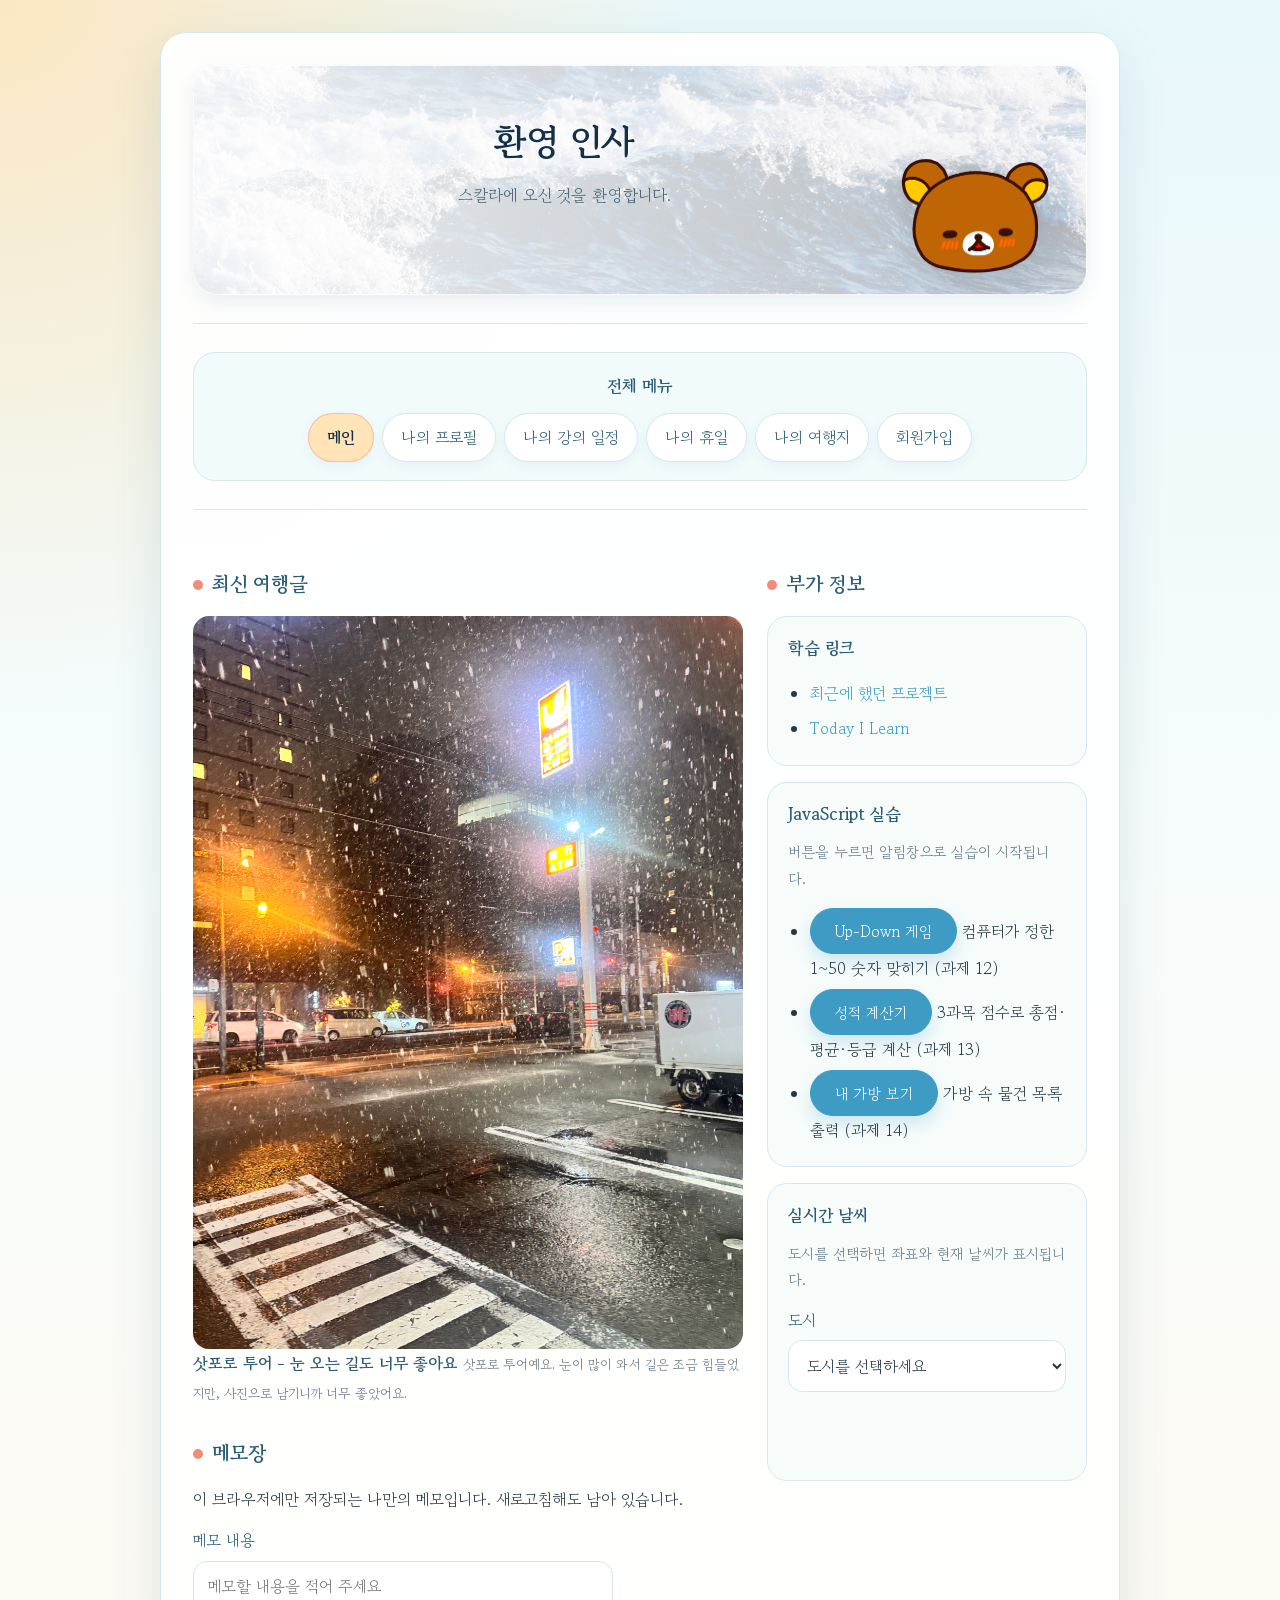
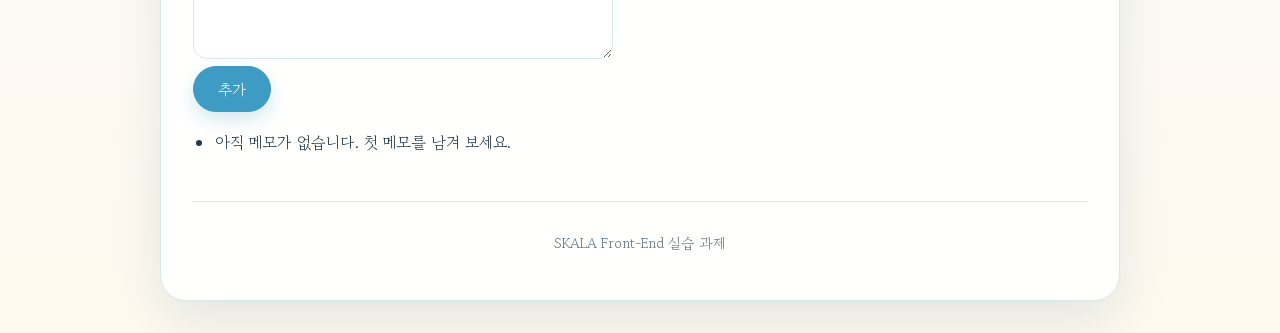
==== commit 4a2cec12: "feat: 최신 여행글 메인에 추가 및 div를 nav로 변경" ====
--- a/html/index.html
+++ b/html/index.html
@@ -31,12 +31,36 @@
 
     <hr />
 
-    <div id="site-nav"></div>
+    <nav id="site-nav">
+      <h2>전체 메뉴</h2>
+
+      <ul>
+        <li><span aria-current="page">메인</span></li>
+        <li><a href="myProfile.html">나의 프로필</a></li>
+        <li><a href="myClass.html">나의 강의 일정</a></li>
+        <li><a href="myHoliday.html">나의 휴일</a></li>
+        <li><a href="myTrip.html">나의 여행지</a></li>
+        <li><a href="signUp.html">회원가입</a></li>
+      </ul>
+    </nav>
 
     <hr />
 
     <div class="content-layout">
       <main>
+
+      <section class="latest-trip">
+        <h2>최신 여행글</h2>
+
+        <a class="latest-trip-card" href="myTrip.html">
+          <img src="../media/KakaoTalk_20260717_093824488.jpg" alt="삿포로 투어 중 눈이 쌓인 풍경" />
+
+          <span>
+            <strong>삿포로 투어 - 눈 오는 길도 너무 좋아요</strong>
+            <small>삿포로 투어예요. 눈이 많이 와서 길은 조금 힘들었지만, 사진으로 남기니까 너무 좋았어요.</small>
+          </span>
+        </a>
+      </section>
 
       <!-- section: 메모장 하나로 묶이는 내용 덩어리입니다. -->
       <section>
